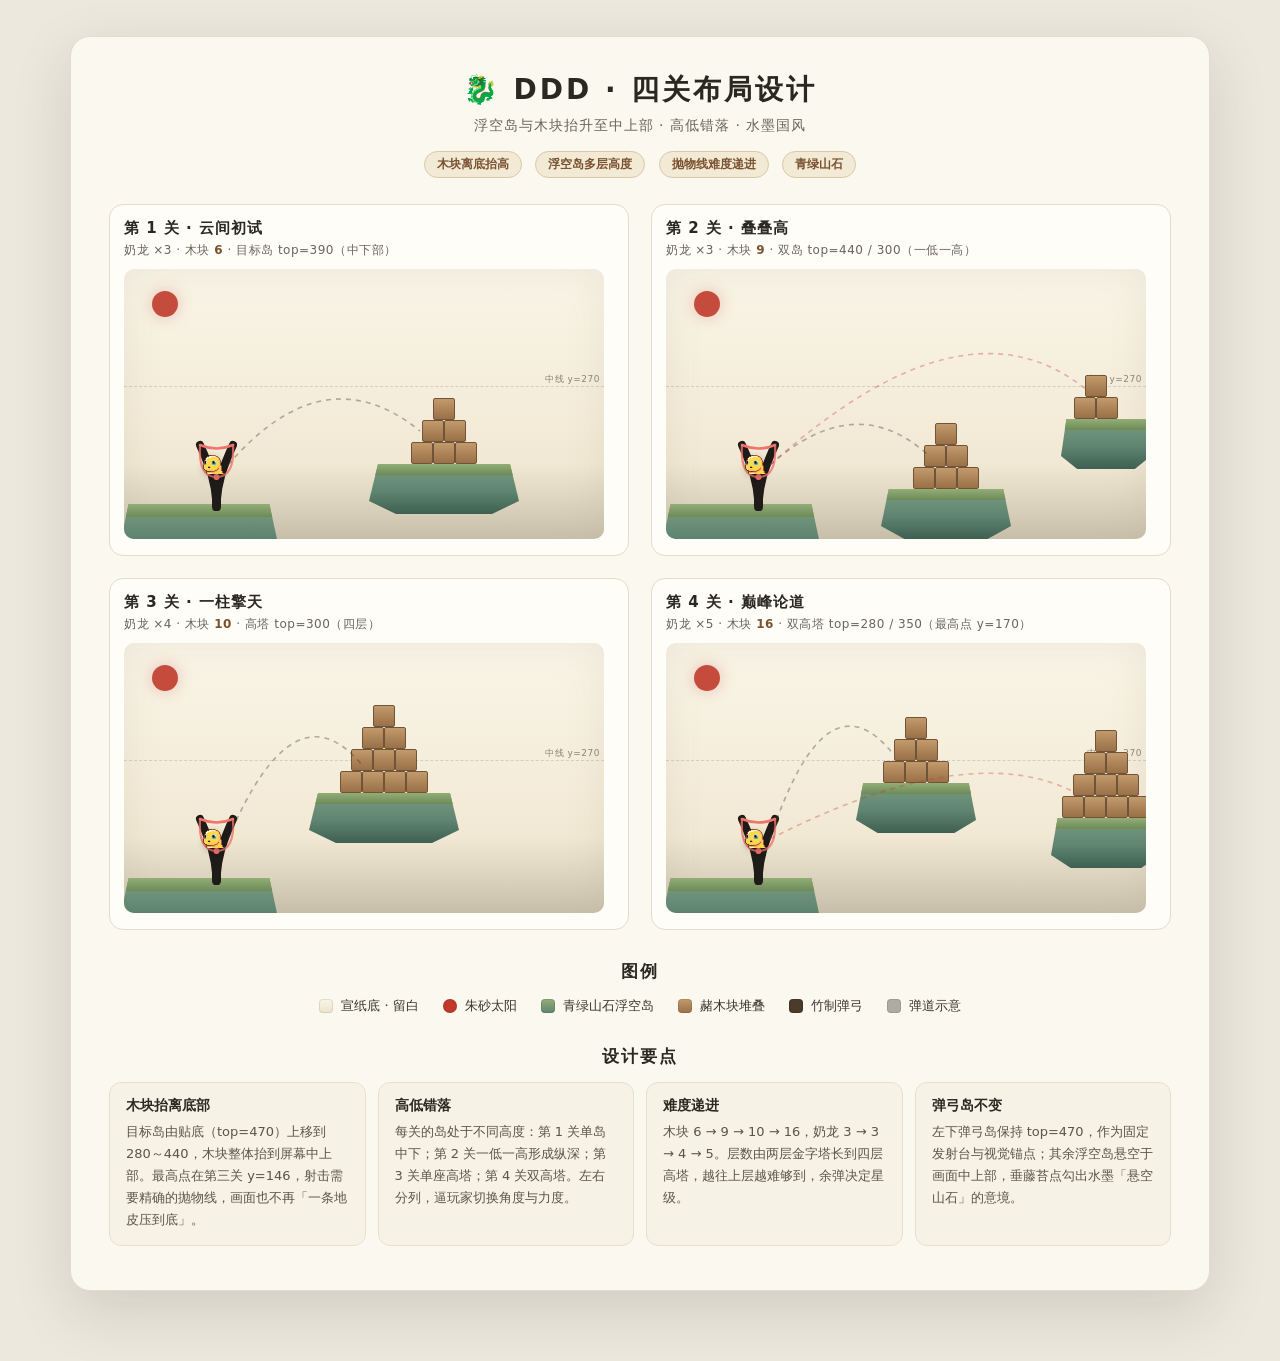
==== ggame/design-levels.html @ 5c69e384 "ggame: 更名 DDD、水墨国风视觉、四关重排与弹道修正 - 更名 DDD：index.html 标题与开始界面、game.js HUD 与文件注释 - 视觉改为水墨国风：宣纸底、朱砂太阳、三层远" ====
<!DOCTYPE html>
<html lang="zh-CN">
<head>
<meta charset="UTF-8">
<meta name="viewport" content="width=device-width, initial-scale=1.0">
<title>DDD · 四关布局设计（水墨国风）</title>
<style>
  * { margin: 0; padding: 0; box-sizing: border-box; }
  body {
    background: #ece8de;
    font-family: "Segoe UI", "Microsoft YaHei", "KaiTi", "STKaiti", system-ui, sans-serif;
    padding: 36px 16px 70px; color: #2b2822;
  }
  .sheet {
    max-width: 1140px; margin: 0 auto; background: #fbf8f0;
    border-radius: 20px; box-shadow: 0 20px 60px rgba(40, 34, 24, 0.14);
    padding: 34px 38px 44px; border: 1px solid #e3dcc9;
  }
  header { text-align: center; margin-bottom: 26px; }
  header h1 { font-size: 28px; font-weight: 800; letter-spacing: 3px; }
  header .sub { font-size: 14px; color: #6b655a; margin-top: 8px; letter-spacing: 1px; }
  .tag-row { margin-top: 12px; }
  .tag {
    display: inline-block; font-size: 12px; font-weight: 700; color: #7a5230;
    background: #f3ead6; border: 1px solid #d8c7a6;
    padding: 4px 12px; border-radius: 999px; margin: 4px 4px 0;
  }
  .grid { display: grid; grid-template-columns: 1fr 1fr; gap: 22px; }
  .card { background: #fffdf7; border: 1px solid #e3dcc9; border-radius: 14px; padding: 14px 14px 16px; }
  .card h3 { font-size: 15px; font-weight: 800; letter-spacing: 1px; }
  .card .meta { font-size: 12px; color: #6b655a; margin: 4px 0 10px; letter-spacing: .5px; }
  .card .meta b { color: #7a5230; }

  /* 迷你场景：游戏坐标 ÷2（960×540 → 480×270） */
  .mini {
    position: relative; width: 480px; height: 270px; max-width: 100%;
    border-radius: 10px; overflow: hidden;
    background: linear-gradient(180deg, #faf5e8, #f4ecd9 55%, #ece3cb);
    box-shadow: inset 0 0 40px rgba(120, 100, 70, 0.10);
  }
  .mini .far {
    position: absolute; left: 0; right: 0; bottom: 0; height: 76px;
    background: linear-gradient(180deg, rgba(140,131,116,0), rgba(140,131,116,0.14) 40%, rgba(140,131,116,0.34));
  }
  .mini .sun {
    position: absolute; width: 26px; height: 26px; border-radius: 50%;
    background: rgba(192, 57, 43, 0.9);
    box-shadow: 0 0 16px rgba(192, 57, 43, 0.28);
  }
  .isl {
    position: absolute;
    background: linear-gradient(180deg, #7a9c80, #5f8470 55%, #3f5f52);
    clip-path: polygon(6% 0, 94% 0, 100% 74%, 82% 100%, 18% 100%, 0 74%);
  }
  .isl::before {
    content: ""; position: absolute; left: 0; right: 0; top: 0; height: 22%;
    background: linear-gradient(180deg, #93ad76, #6d8a58);
  }
  .blk {
    position: absolute; width: 22px; height: 22px;
    background: linear-gradient(180deg, #c29a6b, #9a7048);
    border: 1.5px solid #6f5438; border-radius: 2px;
  }
  .sling { position: absolute; }
  .bird {
    position: absolute; width: 22px; height: 19px;
    filter: drop-shadow(0 2px 3px rgba(0, 0, 0, 0.25));
  }
  .arc { position: absolute; left: 0; top: 0; width: 480px; height: 270px; pointer-events: none; }
  .h-line {
    position: absolute; left: 0; right: 0; border-top: 1px dashed rgba(120, 110, 95, 0.25);
  }
  .h-line span {
    position: absolute; right: 4px; top: -14px; font-size: 9px;
    color: #8a8374; letter-spacing: .5px;
  }

  h2 { font-size: 17px; font-weight: 800; margin: 30px 0 14px; text-align: center; letter-spacing: 2px; }
  .legend { display: flex; flex-wrap: wrap; gap: 10px 24px; justify-content: center; margin-bottom: 6px; }
  .legend .item { font-size: 13px; color: #3a352c; display: flex; align-items: center; gap: 8px; }
  .legend .dot { width: 14px; height: 14px; border-radius: 4px; box-shadow: inset 0 0 0 1px rgba(0,0,0,.10); }
  .notes { display: grid; grid-template-columns: repeat(auto-fit, minmax(230px, 1fr)); gap: 12px; }
  .note { background: #f7f2e6; border: 1px solid #e8e0cd; border-radius: 12px; padding: 14px 16px; }
  .note b { display: block; font-size: 14px; margin-bottom: 6px; }
  .note p { font-size: 13px; color: #5b5548; line-height: 1.7; }

  @media (max-width: 1040px) {
    .grid { grid-template-columns: 1fr; }
    .mini { transform: scale(0.92); transform-origin: top left; margin-bottom: -22px; }
  }
  @media (max-width: 560px) {
    .sheet { padding: 22px 16px 30px; }
    .mini { transform: scale(0.62); transform-origin: top left; margin-bottom: -103px; }
  }
</style>
</head>
<body>

<svg style="display:none" aria-hidden="true">
  <symbol id="sling" viewBox="0 0 45 72">
    <path d="M24.5 64 C23 44 19 30 8 6" stroke="#1e1b18" stroke-width="8" stroke-linecap="round" fill="none"/>
    <path d="M24.5 64 C26 44 30 30 41 6" stroke="#1e1b18" stroke-width="8" stroke-linecap="round" fill="none"/>
    <path d="M24.5 68 L24.5 42" stroke="#1e1b18" stroke-width="9" stroke-linecap="round"/>
    <path d="M8 6 Q24.5 13 41 6" stroke="#f2736a" stroke-width="2.6" fill="none" stroke-linecap="round"/>
    <path d="M8 6 Q6 38 24.5 38 Q43 38 41 6" stroke="#f2736a" stroke-width="2.2" fill="none" stroke-linecap="round" opacity=".8"/>
    <circle cx="24.5" cy="38" r="3" fill="#f2736a"/>
  </symbol>
</svg>

<div class="sheet">
  <header>
    <h1>🐉 DDD · 四关布局设计</h1>
    <div class="sub">浮空岛与木块抬升至中上部 · 高低错落 · 水墨国风</div>
    <div class="tag-row">
      <span class="tag">木块离底抬高</span>
      <span class="tag">浮空岛多层高度</span>
      <span class="tag">抛物线难度递进</span>
      <span class="tag">青绿山石</span>
    </div>
  </header>

  <div class="grid">

    <!-- ============ 第 1 关 ============ -->
    <div class="card">
      <h3>第 1 关 · 云间初试</h3>
      <div class="meta">奶龙 ×3 · 木块 <b>6</b> · 目标岛 top=390（中下部）</div>
      <div class="mini">
        <div class="far"></div>
        <div class="sun" style="left:28px;top:22px;"></div>
        <div class="h-line" style="top:117px;"><span>中线 y=270</span></div>
        <div class="isl" style="left:-5px;top:235px;width:160px;height:60px;"></div>
        <div class="isl" style="left:245px;top:195px;width:150px;height:50px;"></div>
        <i class="blk" style="left:287px;top:173px;"></i>
        <i class="blk" style="left:309px;top:173px;"></i>
        <i class="blk" style="left:331px;top:173px;"></i>
        <i class="blk" style="left:298px;top:151px;"></i>
        <i class="blk" style="left:320px;top:151px;"></i>
        <i class="blk" style="left:309px;top:129px;"></i>
        <svg class="sling" style="left:68px;top:170px;" width="45" height="72"><use href="#sling"/></svg>
        <img class="bird" src="assets/nailong_head.png" alt="" style="left:79px;top:186px;">
        <svg class="arc" viewBox="0 0 480 270"><path d="M104 196 Q200 84 296 162" fill="none" stroke="rgba(60,55,45,.38)" stroke-width="1.6" stroke-dasharray="5 5"/></svg>
      </div>
    </div>

    <!-- ============ 第 2 关 ============ -->
    <div class="card">
      <h3>第 2 关 · 叠叠高</h3>
      <div class="meta">奶龙 ×3 · 木块 <b>9</b> · 双岛 top=440 / 300（一低一高）</div>
      <div class="mini">
        <div class="far"></div>
        <div class="sun" style="left:28px;top:22px;"></div>
        <div class="h-line" style="top:117px;"><span>中线 y=270</span></div>
        <div class="isl" style="left:-5px;top:235px;width:160px;height:60px;"></div>
        <div class="isl" style="left:215px;top:220px;width:130px;height:50px;"></div>
        <div class="isl" style="left:395px;top:150px;width:90px;height:50px;"></div>
        <i class="blk" style="left:247px;top:198px;"></i>
        <i class="blk" style="left:269px;top:198px;"></i>
        <i class="blk" style="left:291px;top:198px;"></i>
        <i class="blk" style="left:258px;top:176px;"></i>
        <i class="blk" style="left:280px;top:176px;"></i>
        <i class="blk" style="left:269px;top:154px;"></i>
        <i class="blk" style="left:408px;top:128px;"></i>
        <i class="blk" style="left:430px;top:128px;"></i>
        <i class="blk" style="left:419px;top:106px;"></i>
        <svg class="sling" style="left:68px;top:170px;" width="45" height="72"><use href="#sling"/></svg>
        <img class="bird" src="assets/nailong_head.png" alt="" style="left:79px;top:186px;">
        <svg class="arc" viewBox="0 0 480 270">
          <path d="M104 196 Q190 120 262 186" fill="none" stroke="rgba(60,55,45,.38)" stroke-width="1.6" stroke-dasharray="5 5"/>
          <path d="M104 196 Q300 20 422 122" fill="none" stroke="rgba(192,57,43,.35)" stroke-width="1.6" stroke-dasharray="5 5"/>
        </svg>
      </div>
    </div>

    <!-- ============ 第 3 关 ============ -->
    <div class="card">
      <h3>第 3 关 · 一柱擎天</h3>
      <div class="meta">奶龙 ×4 · 木块 <b>10</b> · 高塔 top=300（四层）</div>
      <div class="mini">
        <div class="far"></div>
        <div class="sun" style="left:28px;top:22px;"></div>
        <div class="h-line" style="top:117px;"><span>中线 y=270</span></div>
        <div class="isl" style="left:-5px;top:235px;width:160px;height:60px;"></div>
        <div class="isl" style="left:185px;top:150px;width:150px;height:50px;"></div>
        <i class="blk" style="left:216px;top:128px;"></i>
        <i class="blk" style="left:238px;top:128px;"></i>
        <i class="blk" style="left:260px;top:128px;"></i>
        <i class="blk" style="left:282px;top:128px;"></i>
        <i class="blk" style="left:227px;top:106px;"></i>
        <i class="blk" style="left:249px;top:106px;"></i>
        <i class="blk" style="left:271px;top:106px;"></i>
        <i class="blk" style="left:238px;top:84px;"></i>
        <i class="blk" style="left:260px;top:84px;"></i>
        <i class="blk" style="left:249px;top:62px;"></i>
        <svg class="sling" style="left:68px;top:170px;" width="45" height="72"><use href="#sling"/></svg>
        <img class="bird" src="assets/nailong_head.png" alt="" style="left:79px;top:186px;">
        <svg class="arc" viewBox="0 0 480 270">
          <path d="M104 196 Q170 40 238 122" fill="none" stroke="rgba(60,55,45,.38)" stroke-width="1.6" stroke-dasharray="5 5"/>
        </svg>
      </div>
    </div>

    <!-- ============ 第 4 关 ============ -->
    <div class="card">
      <h3>第 4 关 · 巅峰论道</h3>
      <div class="meta">奶龙 ×5 · 木块 <b>16</b> · 双高塔 top=280 / 350（最高点 y=170）</div>
      <div class="mini">
        <div class="far"></div>
        <div class="sun" style="left:28px;top:22px;"></div>
        <div class="h-line" style="top:117px;"><span>中线 y=270</span></div>
        <div class="isl" style="left:-5px;top:235px;width:160px;height:60px;"></div>
        <div class="isl" style="left:190px;top:140px;width:120px;height:50px;"></div>
        <div class="isl" style="left:385px;top:175px;width:110px;height:50px;"></div>
        <i class="blk" style="left:217px;top:118px;"></i>
        <i class="blk" style="left:239px;top:118px;"></i>
        <i class="blk" style="left:261px;top:118px;"></i>
        <i class="blk" style="left:228px;top:96px;"></i>
        <i class="blk" style="left:250px;top:96px;"></i>
        <i class="blk" style="left:239px;top:74px;"></i>
        <i class="blk" style="left:396px;top:153px;"></i>
        <i class="blk" style="left:418px;top:153px;"></i>
        <i class="blk" style="left:440px;top:153px;"></i>
        <i class="blk" style="left:462px;top:153px;"></i>
        <i class="blk" style="left:407px;top:131px;"></i>
        <i class="blk" style="left:429px;top:131px;"></i>
        <i class="blk" style="left:451px;top:131px;"></i>
        <i class="blk" style="left:418px;top:109px;"></i>
        <i class="blk" style="left:440px;top:109px;"></i>
        <i class="blk" style="left:429px;top:87px;"></i>
        <svg class="sling" style="left:68px;top:170px;" width="45" height="72"><use href="#sling"/></svg>
        <img class="bird" src="assets/nailong_head.png" alt="" style="left:79px;top:186px;">
        <svg class="arc" viewBox="0 0 480 270">
          <path d="M104 196 Q160 26 228 112" fill="none" stroke="rgba(60,55,45,.38)" stroke-width="1.6" stroke-dasharray="5 5"/>
          <path d="M104 196 Q300 96 406 148" fill="none" stroke="rgba(192,57,43,.35)" stroke-width="1.6" stroke-dasharray="5 5"/>
        </svg>
      </div>
    </div>

  </div>

  <h2>图例</h2>
  <div class="legend">
    <span class="item"><i class="dot" style="background:linear-gradient(180deg,#faf5e8,#ece3cb)"></i>宣纸底 · 留白</span>
    <span class="item"><i class="dot" style="background:#c0392b;border-radius:50%"></i>朱砂太阳</span>
    <span class="item"><i class="dot" style="background:linear-gradient(180deg,#93ad76,#5f8470)"></i>青绿山石浮空岛</span>
    <span class="item"><i class="dot" style="background:linear-gradient(180deg,#c29a6b,#9a7048)"></i>赭木块堆叠</span>
    <span class="item"><i class="dot" style="background:#4a3b2a"></i>竹制弹弓</span>
    <span class="item"><i class="dot" style="background:rgba(60,55,45,.4)"></i>弹道示意</span>
  </div>

  <h2>设计要点</h2>
  <div class="notes">
    <div class="note"><b>木块抬离底部</b><p>目标岛由贴底（top=470）上移到 280～440，木块整体抬到屏幕中上部。最高点在第三关 y=146，射击需要精确的抛物线，画面也不再「一条地皮压到底」。</p></div>
    <div class="note"><b>高低错落</b><p>每关的岛处于不同高度：第 1 关单岛中下；第 2 关一低一高形成纵深；第 3 关单座高塔；第 4 关双高塔。左右分列，逼玩家切换角度与力度。</p></div>
    <div class="note"><b>难度递进</b><p>木块 6 → 9 → 10 → 16，奶龙 3 → 3 → 4 → 5。层数由两层金字塔长到四层高塔，越往上层越难够到，余弹决定星级。</p></div>
    <div class="note"><b>弹弓岛不变</b><p>左下弹弓岛保持 top=470，作为固定发射台与视觉锚点；其余浮空岛悬空于画面中上部，垂藤苔点勾出水墨「悬空山石」的意境。</p></div>
  </div>
</div>
</body>
</html>
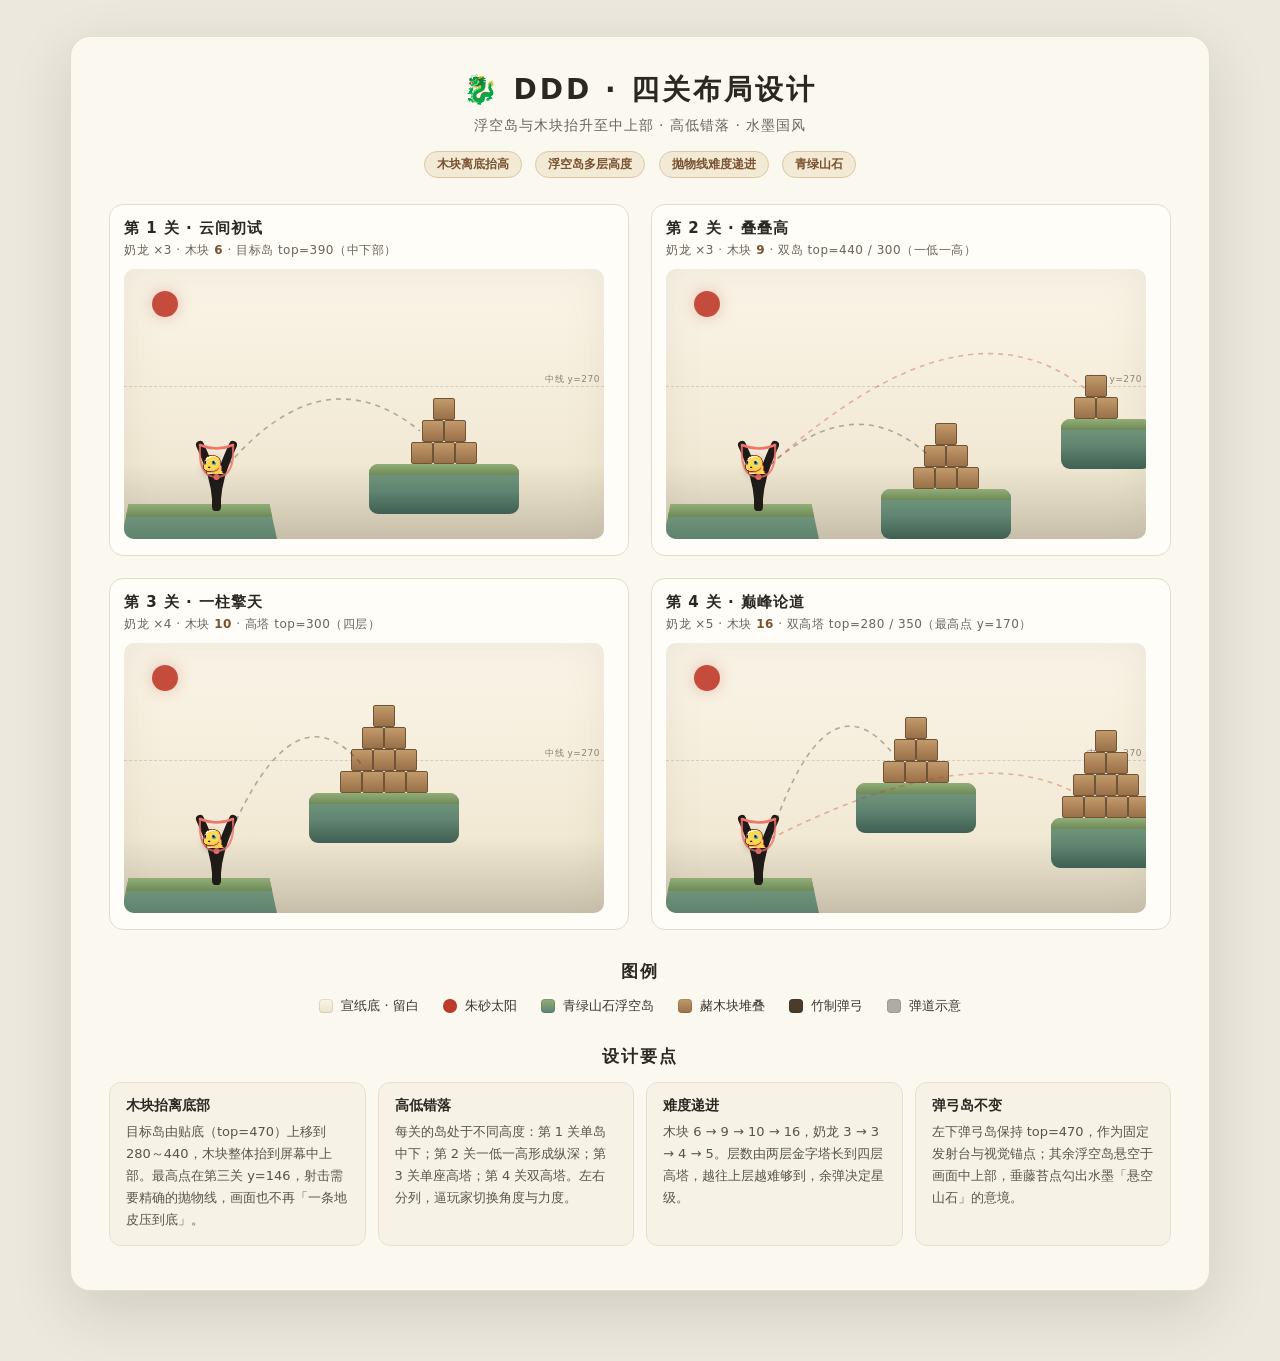
==== commit 43ebd644: "ggame: 撞击威力 200%、弹弓可平移、拖拽手感与音效体验优化 - 撞击威力: IMPACT_BOOST 2.0 —— 奶龙下坠中命中木块时补两份冲量(冲击三倍),   飞行过程不受影响, 出手" ====
--- a/ggame/design-levels.html
+++ b/ggame/design-levels.html
@@ -56,6 +56,8 @@
     content: ""; position: absolute; left: 0; right: 0; top: 0; height: 22%;
     background: linear-gradient(180deg, #93ad76, #6d8a58);
   }
+  /* 浮空岛：上下等宽的长方形 + 四个角小圆角（发射台仍保留山石梯形） */
+  .isl.lift { clip-path: none; border-radius: 9px; overflow: hidden; }
   .blk {
     position: absolute; width: 22px; height: 22px;
     background: linear-gradient(180deg, #c29a6b, #9a7048);
@@ -130,7 +132,7 @@
         <div class="sun" style="left:28px;top:22px;"></div>
         <div class="h-line" style="top:117px;"><span>中线 y=270</span></div>
         <div class="isl" style="left:-5px;top:235px;width:160px;height:60px;"></div>
-        <div class="isl" style="left:245px;top:195px;width:150px;height:50px;"></div>
+        <div class="isl lift" style="left:245px;top:195px;width:150px;height:50px;"></div>
         <i class="blk" style="left:287px;top:173px;"></i>
         <i class="blk" style="left:309px;top:173px;"></i>
         <i class="blk" style="left:331px;top:173px;"></i>
@@ -152,8 +154,8 @@
         <div class="sun" style="left:28px;top:22px;"></div>
         <div class="h-line" style="top:117px;"><span>中线 y=270</span></div>
         <div class="isl" style="left:-5px;top:235px;width:160px;height:60px;"></div>
-        <div class="isl" style="left:215px;top:220px;width:130px;height:50px;"></div>
-        <div class="isl" style="left:395px;top:150px;width:90px;height:50px;"></div>
+        <div class="isl lift" style="left:215px;top:220px;width:130px;height:50px;"></div>
+        <div class="isl lift" style="left:395px;top:150px;width:90px;height:50px;"></div>
         <i class="blk" style="left:247px;top:198px;"></i>
         <i class="blk" style="left:269px;top:198px;"></i>
         <i class="blk" style="left:291px;top:198px;"></i>
@@ -181,7 +183,7 @@
         <div class="sun" style="left:28px;top:22px;"></div>
         <div class="h-line" style="top:117px;"><span>中线 y=270</span></div>
         <div class="isl" style="left:-5px;top:235px;width:160px;height:60px;"></div>
-        <div class="isl" style="left:185px;top:150px;width:150px;height:50px;"></div>
+        <div class="isl lift" style="left:185px;top:150px;width:150px;height:50px;"></div>
         <i class="blk" style="left:216px;top:128px;"></i>
         <i class="blk" style="left:238px;top:128px;"></i>
         <i class="blk" style="left:260px;top:128px;"></i>
@@ -209,8 +211,8 @@
         <div class="sun" style="left:28px;top:22px;"></div>
         <div class="h-line" style="top:117px;"><span>中线 y=270</span></div>
         <div class="isl" style="left:-5px;top:235px;width:160px;height:60px;"></div>
-        <div class="isl" style="left:190px;top:140px;width:120px;height:50px;"></div>
-        <div class="isl" style="left:385px;top:175px;width:110px;height:50px;"></div>
+        <div class="isl lift" style="left:190px;top:140px;width:120px;height:50px;"></div>
+        <div class="isl lift" style="left:385px;top:175px;width:110px;height:50px;"></div>
         <i class="blk" style="left:217px;top:118px;"></i>
         <i class="blk" style="left:239px;top:118px;"></i>
         <i class="blk" style="left:261px;top:118px;"></i>
